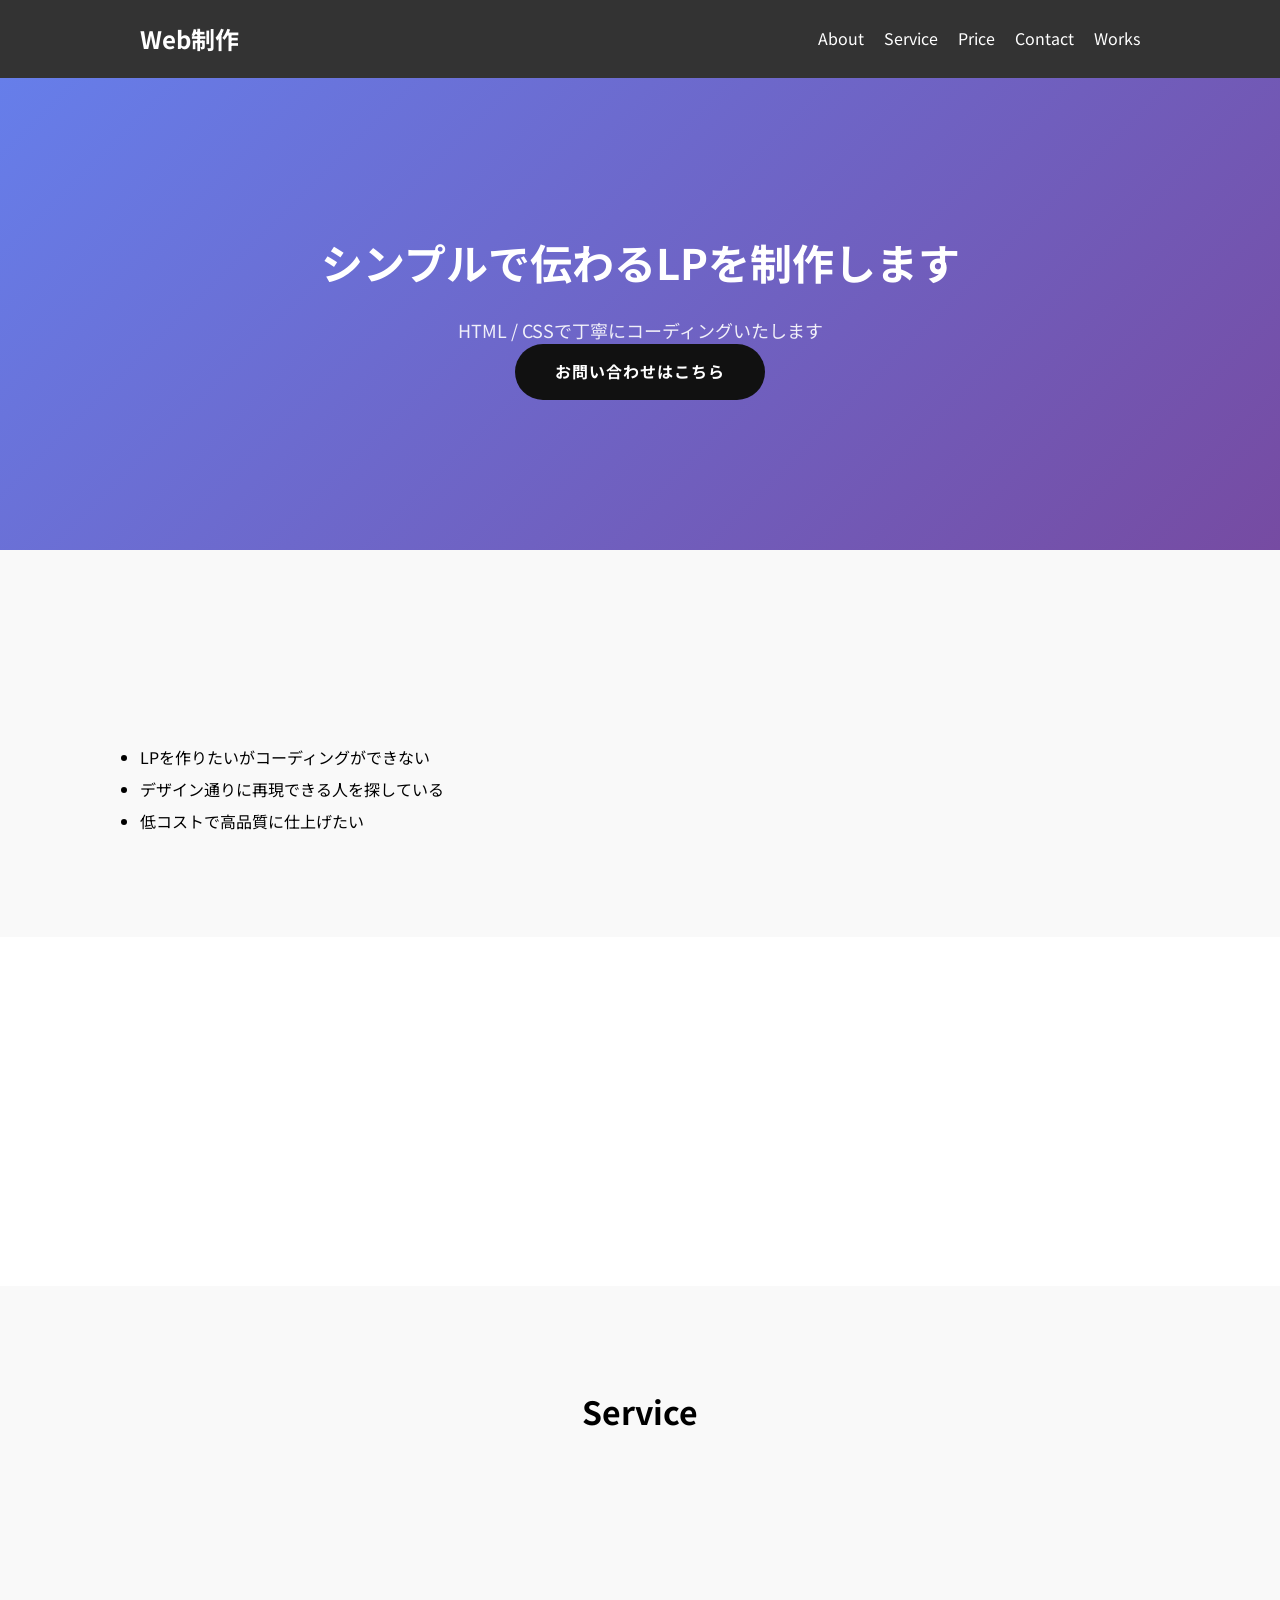
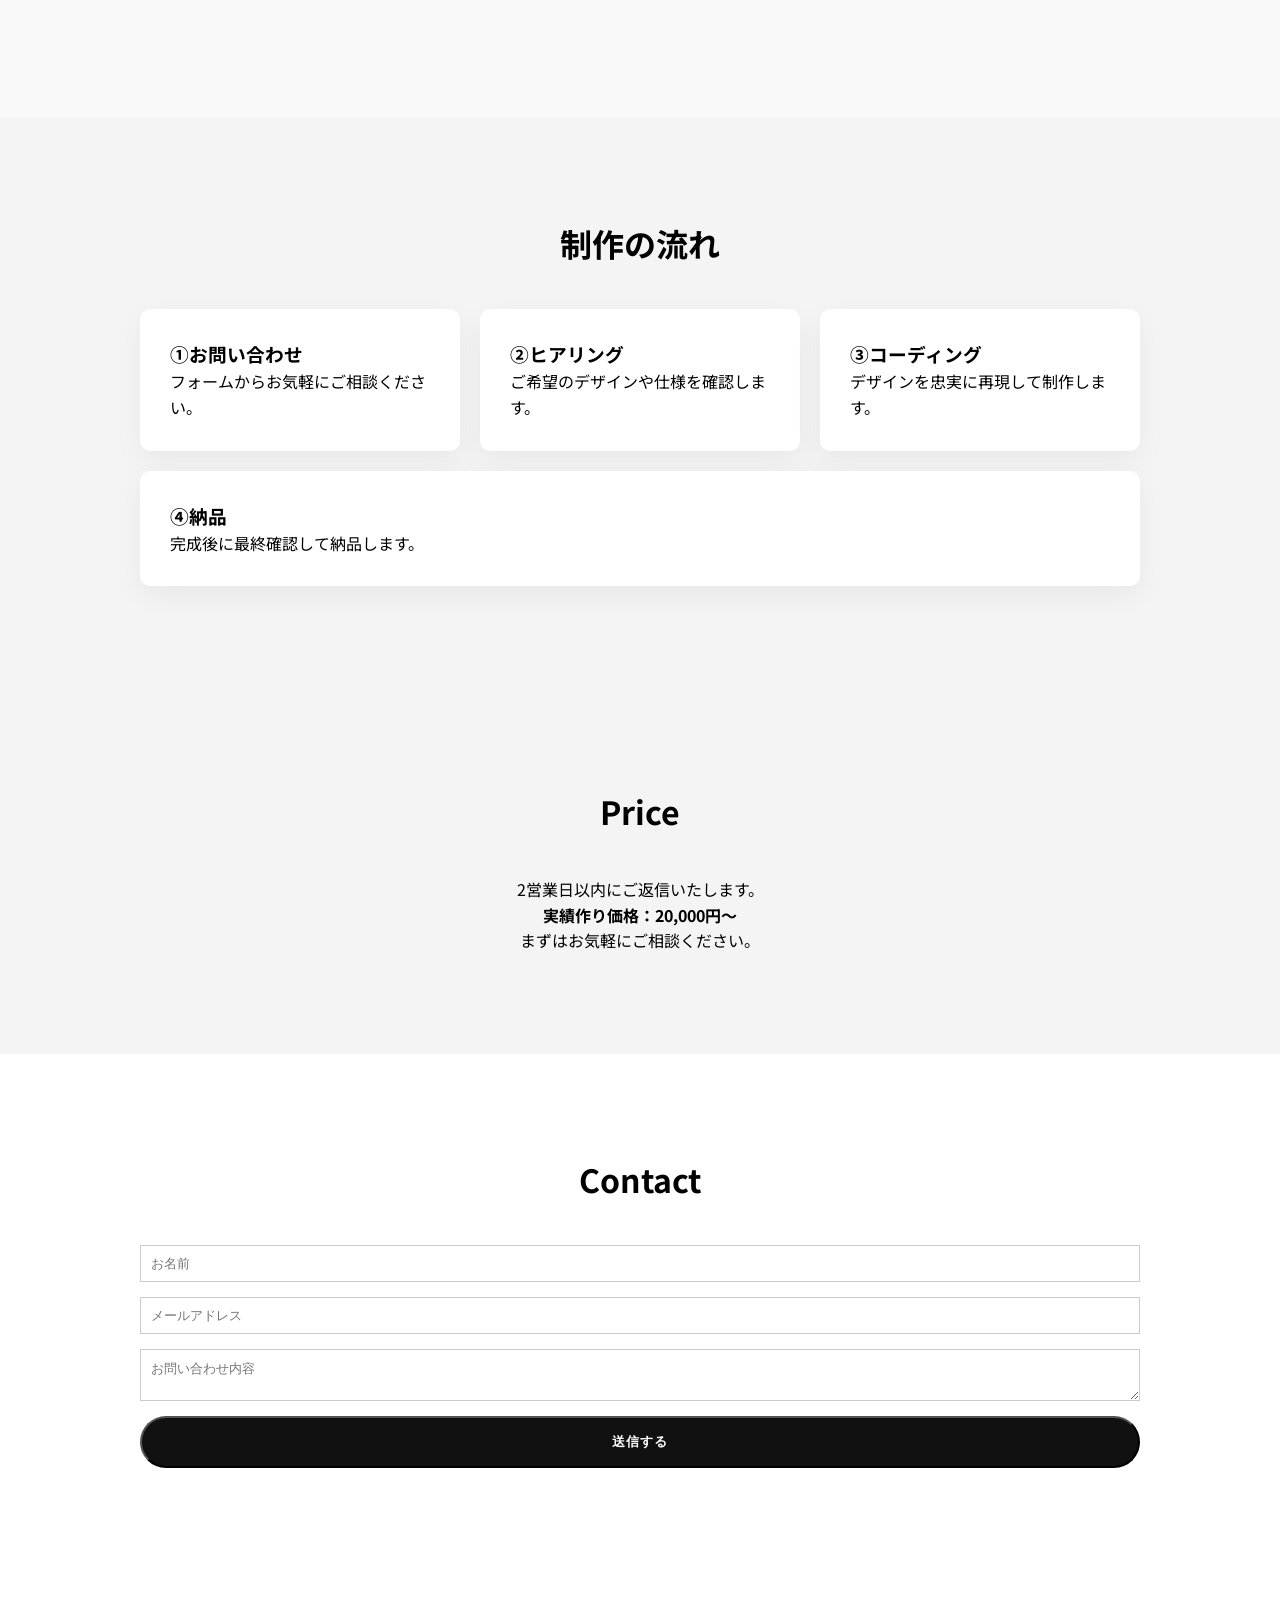
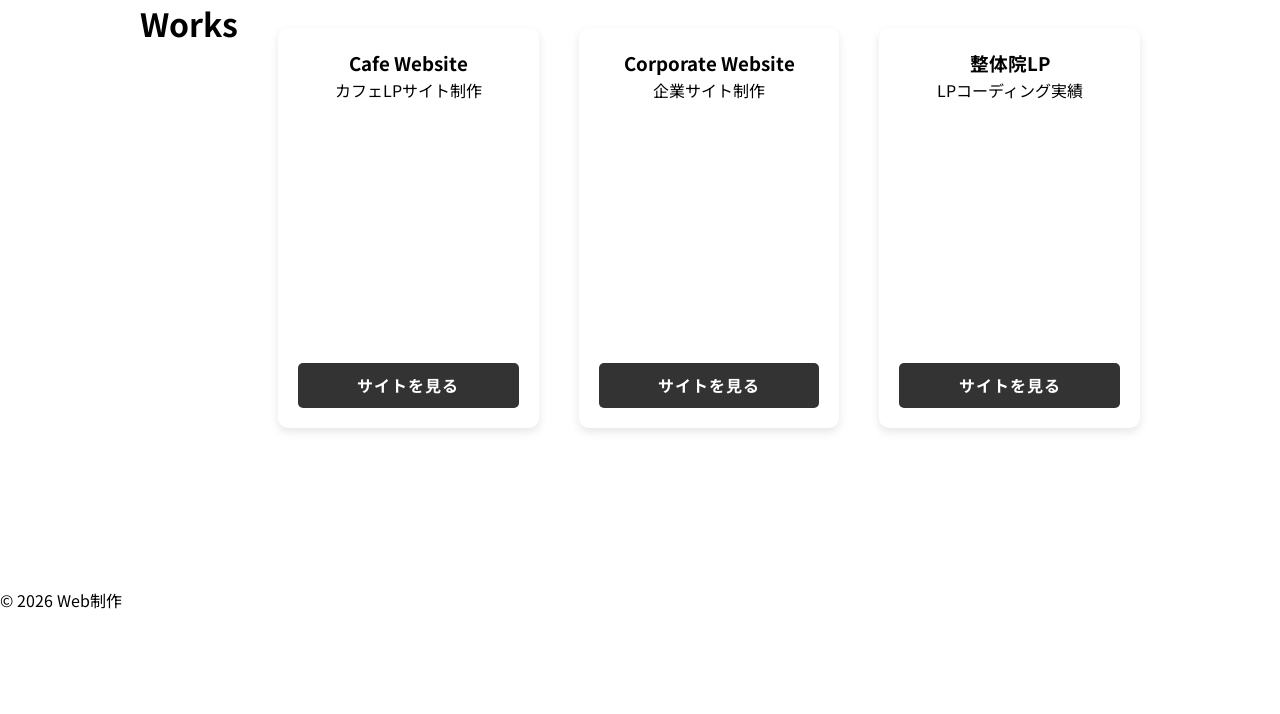
==== index.html @ 918dfc2d "Add files via upload" ====
<!DOCTYPE html>
<html lang="ja">
<head>
  <meta charset="UTF-8">
  <meta name="viewport" content="width=device-width, initial-scale=1.0">
  <title>Web制作サービス</title>

  <link rel="stylesheet" href="https://fonts.googleapis.com/css2?family=Noto+Sans+JP:wght@400;700&display=swap">
<link rel="stylesheet" href="style.css">

</head>

<body>

<header class="header">
  <div class="container">
    <h1 class="logo">Web制作</h1>
    <nav>
      <ul class="nav">
        <li><a href="#about">About</a></li>
        <li><a href="#service">Service</a></li>
        <li><a href="#price">Price</a></li>
        <li><a href="#contact">Contact</a></li>
        <li><a href="#works">Works</a></li>
      </ul>
    </nav>
  </div>
</header>

<section id="about" class="hero">
  <div class="container">
    <h2>シンプルで伝わるLPを制作します</h2>
    <p>HTML / CSSで丁寧にコーディングいたします</p>
    <a href="#contact" class="btn">お問い合わせはこちら</a>
  </div>
</section>

<section class="problem">
  <div class="container">
    <h2 class="fade-up">こんなお悩みありませんか？</h2>
    <ul>
      <li>LPを作りたいがコーディングができない</li>
      <li>デザイン通りに再現できる人を探している</li>
      <li>低コストで高品質に仕上げたい</li>
    </ul>
  </div>
</section>

<section class="solution">
  <div class="container solution-inner">

    <div class="solution-text">
      <h2 class="fade-up">そのお悩み、解決します</h2>
      <p class="fade-up">
        デザインカンプからの忠実な再現、レスポンシブ対応、
        納品後の軽微修正まで丁寧に対応いたします。
      </p>
    </div>

    <div class="solution-image fade-up">
      <img src="https://picsum.photos/600/400" alt="">
    </div>

  </div>
</section>

<section id="service" class="service">
  <div class="container">
    <h2>Service</h2>

    <div class="card-wrapper">

      <div class="card fade-up">
        <h3>コーディング</h3>
        <p>デザインカンプから正確に再現します。</p>
      </div>

      <div class="card fade-up">
        <h3>レスポンシブ対応</h3>
        <p>スマホ・タブレットにも対応します。</p>
      </div>

      <div class="card fade-up">
        <h3>修正対応</h3>
        <p>納品後の軽微な修正も対応可能です。</p>
      </div>

    </div>
  </div>
</section>
<section class="flow">
  <div class="container">

    <h2>制作の流れ</h2>

    <div class="card-wrapper">

      <div class="card">
        <h3>①お問い合わせ</h3>
        <p>フォームからお気軽にご相談ください。</p>
      </div>

      <div class="card">
        <h3>②ヒアリング</h3>
        <p>ご希望のデザインや仕様を確認します。</p>
      </div>

      <div class="card">
        <h3>③コーディング</h3>
        <p>デザインを忠実に再現して制作します。</p>
      </div>

      <div class="card">
        <h3>④納品</h3>
        <p>完成後に最終確認して納品します。</p>
      </div>

    </div>

  </div>
</section>

<section id="price" class="price">
  <div class="container">
    <h2>Price</h2>
    <p>2営業日以内にご返信いたします。</p>
    <p><strong>実績作り価格：20,000円〜</strong></p>
    <p>まずはお気軽にご相談ください。</p>
  </div>
</section>

<section id="contact" class="contact">
  <div class="container">
    <h2>Contact</h2>

    <form>
      <input type="text" placeholder="お名前">
      <input type="email" placeholder="メールアドレス">
      <textarea placeholder="お問い合わせ内容"></textarea>
      <button type="submit" class="btn">送信する</button>
    </form>

  </div>
    <section id="works" class="works">
        <div class="container">
            <h2>Works</h2>

            <div class="work-card">
                <h3>Cafe Website</h3>
                <p>カフェLPサイト制作</p>
                <a href="cafe.html" class="btn">サイトを見る</a>
            </div>

            <div class="work-card">
                <h3>Corporate Website</h3>
                <p>企業サイト制作</p>
                <a href="corporate.html" class="btn">サイトを見る</a>
            </div>

            <div class="work-card">
                <h3>整体院LP</h3>
                <p>LPコーディング実績</p>
                <a href="lp.html" class="btn">サイトを見る</a>
            </div>
        </div>
    </section>


<footer class="footer">
  <p>© 2026 Web制作</p>
</footer>

<script src="script.js"></script>

</body>
</html>
---- style.css ----
/* リセット */
* {
  margin: 0;
  padding: 0;
  box-sizing: border-box;
}

body {
  font-family: 'Noto Sans JP', sans-serif;
  line-height: 1.6;
}

/* 共通 */
.container {
  width: 90%;
  max-width: 1000px;
  margin: 0 auto;
}

section {
  padding: 100px 0;
}
section h2 {
  font-size: 32px;
  margin-bottom: 40px;
  text-align: center;
}
/* ヘッダー */
.header {
  background: #333;
  color: #fff;
  padding: 20px 0;
}

.header .container {
  display: flex;
  justify-content: space-between;
  align-items: center;
}
header {
  position: sticky;
  background: #333;
  top: 0;
  z-index: 1000;
}

.logo {
  font-size: 24px;
}

.nav {
  list-style: none;
  display: flex;
  gap: 20px;
}

.nav a {
  color: #fff;
  text-decoration: none;
}

/* ヒーロー */
.hero {
  text-align: center;
  background: linear-gradient(135deg, #667eea, #764ba2);
  color: #fff;
  padding: 150px 0;
}
.hero h2 {
  font-size: 42px;
  font-weight: 700;
  margin-bottom: 20px;
}

.hero p {
  font-size: 18px;
  opacity: 0.9;
}
/* ボタン */
.btn {
  display: inline-block;
  margin-top: 30px;
  padding: 15px 40px;
  background: #111;
  color: #fff;
  text-decoration: none;
  border-radius: 50px;
  transition: 0.3s;
  cursor: pointer;
}
.btn {
  font-weight: 700;
  letter-spacing: 1px;
}

.btn:hover {
  background: #555;
}
.btn {
  transition: transform 0.2s ease, box-shadow 0.2s ease;
}

.btn:hover {
  transform: translateY(-3px);
  box-shadow: 0 10px 20px rgba(0,0,0,0.2);
}
/* Service */
.card-wrapper {
  display: flex;
  gap: 20px;
  margin-top: 30px;
  flex-wrap: wrap;
}
.card {
  flex: 1 1 300px;
  padding: 30px;
  background: #fff;
  border-radius: 10px;
  box-shadow: 0 10px 30px rgba(0,0,0,0.05);
}

/* Price */
.price {
  background: #f4f4f4;
  text-align: center;
}

/* Contact */
form {
  display: flex;
  flex-direction: column;
  gap: 15px;
}

input,
textarea {
  padding: 10px;
  border: 1px solid #ccc;
}
.problem {
  background: #f9f9f9;
  padding: 100px 0;
}

.problem ul {
  margin-top: 30px;
  line-height: 2;
}
.solution {
  text-align: center;
  padding: 100px 0;
}

.solution p {
  margin-top: 20px;
  font-size: 18px;
}
/* スマホ対応 */
@media (max-width: 768px) {

  .header .container {
    flex-direction: column;
    gap: 10px;
  }

  .nav {
    flex-direction: column;
    align-items: center;
  }

  .card-wrapper {
    flex-direction: column;
  }

  .hero {
    padding: 100px 0;
  }

  .hero h2 {
    font-size: 28px;
  }
  .solution-inner {
  flex-direction: column;
}

}
/* fade up */
.fade-up {
  opacity: 0;
  transform: translateY(40px);
  transition: opacity 1s ease, transform 1s ease;
}

.fade-up.active {
  opacity: 1;
  transform: translateY(0);
}
.solution img {
  width: 100%;
  max-width: 600px;
  margin: 30px auto;
  display: block;
  border-radius: 10px;
}
.solution-inner {
  display: flex;
  align-items: center;
  gap: 40px;
}

.solution-text {
  flex: 1;
}

.solution-image {
  flex: 1;
}

.solution-image img {
  width: 100%;
  border-radius: 10px;
}
.service {
  background: #f9f9f9;
}

.solution {
  background: #ffffff;
}
html {
  scroll-behavior: smooth;
}
.works {
  text-align: center;
  padding: 80px 20px;
}

.work-card {
  background: white;
  padding: 30px;
  margin: 30px auto;
  max-width: 500px;
  border-radius: 10px;
  box-shadow: 0 5px 20px rgba(0,0,0,0.1);
}

.work-card a {
  display: inline-block;
  margin-top: 15px;
  padding: 10px 20px;
  background: #333;
  color: white;
  text-decoration: none;
  border-radius: 5px;
}
.solution-image img {
  width: 100%;
  border-radius: 10px;
  box-shadow: 0 10px 30px rgba(0,0,0,0.1);
}
.work-card img {
  width: 100%;
  border-radius: 10px;
  margin-bottom: 15px;
}
.flow {
  background: #f4f4f4;
}
/* --- ここからスマホ用の魔法 --- */
@media (max-width: 768px) {
  /* 全体の文字サイズを少し調整 */
  body {
    font-size: 15px;
    line-height: 1.6;
  }

  /* ロゴやナビゲーションを縦並びにする（もし重なっていたら） */
  .header .container {
    flex-direction: column;
    text-align: center;
  }

  .nav ul {
    padding: 0;
    display: flex;
    flex-wrap: wrap; /* リンクが多い時に折り返す */
    justify-content: center;
    gap: 10px;
  }

  /* メインビジュアルの余白を調整 */
  .hero {
    padding: 60px 20px;
  }

  .hero h2 {
    font-size: 22px;
  }

  /* 「こんなお悩みありませんか？」のリストを中央に寄せすぎない */
  .problem ul {
    display: inline-block;
    text-align: left;
    padding-left: 20px;
  }

  /* ボタンをスマホで押しやすく大きくする */
  .btn {
    display: block; /* 横幅いっぱいにする */
    width: 100%;
    max-width: 300px;
    margin: 20px auto;
    padding: 15px;
  }
}
/* --- ここまで --- *//* Worksセクションの重なりを物理的に防ぐ設定 */
.works .container {
    display: flex;
    flex-wrap: wrap;       /* 横に並びきらない時は自動で下に送る */
    justify-content: center;
    gap: 40px;            /* カード同士の隙間を広めにとる */
    padding: 50px 0;
    height: auto;         /* 高さを固定しない（重要！） */
}

.work-card {
    background: #fff;
    width: 300px;         /* 横幅を指定 */
    min-height: 400px;    /* 最低限の高さ */
    height: auto;         /* 中身が増えても伸びるようにする */
    padding: 20px;
    border-radius: 15px;
    box-shadow: 0 10px 30px rgba(0,0,0,0.1);
    display: flex;
    flex-direction: column;
    justify-content: space-between; /* ボタンを下に配置 */
}
/* --- ここから下に貼り付け --- */

/* カードの並びを綺麗に整える追加コード */
.works-container {
    display: flex;
    flex-wrap: wrap;
    justify-content: center;
    gap: 30px;
    align-items: stretch; /* カードの高さを一番高いものに合わせる */
}

.work-card {
    display: flex;
    flex-direction: column;
    height: auto; /* 高さを自動調整に任せる */
}

.work-card p {
    flex-grow: 1; /* 説明文の長さに合わせて中身を伸ばす */
    margin-bottom: 20px;
}

.btn {
    margin-top: auto; /* ボタンを常にカードの最下部に固定する */
}
/* --- ここまで --- */
/* --- ここから下に貼り付け --- */

.works-container {
    display: flex;
    flex-wrap: wrap;
    justify-content: center;
    gap: 30px;
    align-items: stretch; /* カードの高さを一番高いものに合わせる */
}

.work-card {
    flex: 1;
    min-width: 300px;
    max-width: 350px;
    display: flex;
    flex-direction: column;
    height: auto;
}

.work-card p {
    flex-grow: 1; /* 説明文の長さに合わせて中身を伸ばす */
    margin-bottom: 25px;
}

.btn {
    margin-top: auto; /* ボタンを常にカードの最下部に固定する */
}

/* スマホ用の調整 */
@media (max-width: 768px) {
    .work-card {
        max-width: 100%;
    }
}
/* --- ここから下に貼り付け --- */

.works-container {
    display: flex;
    flex-wrap: wrap;
    justify-content: center;
    gap: 30px;
    align-items: stretch; /* カードの高さを一番高いものに合わせる */
}

.work-card {
    flex: 1;
    min-width: 300px;
    max-width: 350px;
    display: flex;
    flex-direction: column;
    height: auto;
}

.work-card p {
    flex-grow: 1; /* 説明文の長さに合わせて中身を伸ばす */
    margin-bottom: 25px;
}

.btn {
    margin-top: auto; /* ボタンを常にカードの最下部に固定する */
}

/* スマホ用の調整 */
@media (max-width: 768px) {
    .work-card {
        max-width: 100%;
    }
}
/* --- ここから下に貼り付け --- */

.works-container {
    display: flex;
    flex-wrap: wrap;
    justify-content: center;
    gap: 30px;
    align-items: stretch; /* カードの高さを一番高いものに合わせる */
}

.work-card {
    flex: 1;
    min-width: 300px;
    max-width: 350px;
    display: flex;
    flex-direction: column;
    height: auto;
}

.work-card p {
    flex-grow: 1; /* 説明文の長さに合わせて中身を伸ばす */
    margin-bottom: 25px;
}

.btn {
    margin-top: auto; /* ボタンを常にカードの最下部に固定する */
}

/* スマホ用の調整 */
@media (max-width: 768px) {
    .work-card {
        max-width: 100%;
    }
}
/* --- パソコンで3枚横に並べるための修正 --- */

/* 1. カードを包む親要素の設定 */
.works-container {
    display: flex;         /* 横並びにする */
    flex-wrap: nowrap;     /* ★パソコンでは絶対に折り返さない */
    justify-content: center; /* 中央に寄せる */
    gap: 20px;            /* カード同士の隙間 */
    align-items: stretch;  /* 高さを一番高いものに合わせる */
    max-width: 1200px;     /* 横に広がりすぎないように制限 */
    margin: 0 auto;        /* 中央寄せ */
}

/* 2. カード1枚ずつの設定 */
.work-card {
    flex: 1;               /* ★3つを均等な幅にする */
    min-width: 0;          /* 幅の計算を正しくする */
    display: flex;
    flex-direction: column; /* 中身を縦に並べる */
    padding: 20px;
    background: #fff;
    border-radius: 10px;
    box-shadow: 0 4px 10px rgba(0,0,0,0.1);
}

/* 3. 説明文を伸ばしてボタンを下に揃える */
.work-card p {
    flex-grow: 1;          /* これで説明文が伸びてボタンが下に押し下げられる */
    margin-bottom: 20px;
}

/* 4. ボタンを最下部に固定 */
.work-card .btn {
    margin-top: auto;
}

/* 5. スマホで見た時だけ縦並びに戻す（ここが重要） */
@media (max-width: 768px) {
    .works-container {
        flex-wrap: wrap;   /* スマホでは折り返す */
    }
    .work-card {
        min-width: 280px;  /* スマホでの最小幅 */
        width: 100%;
    }
}
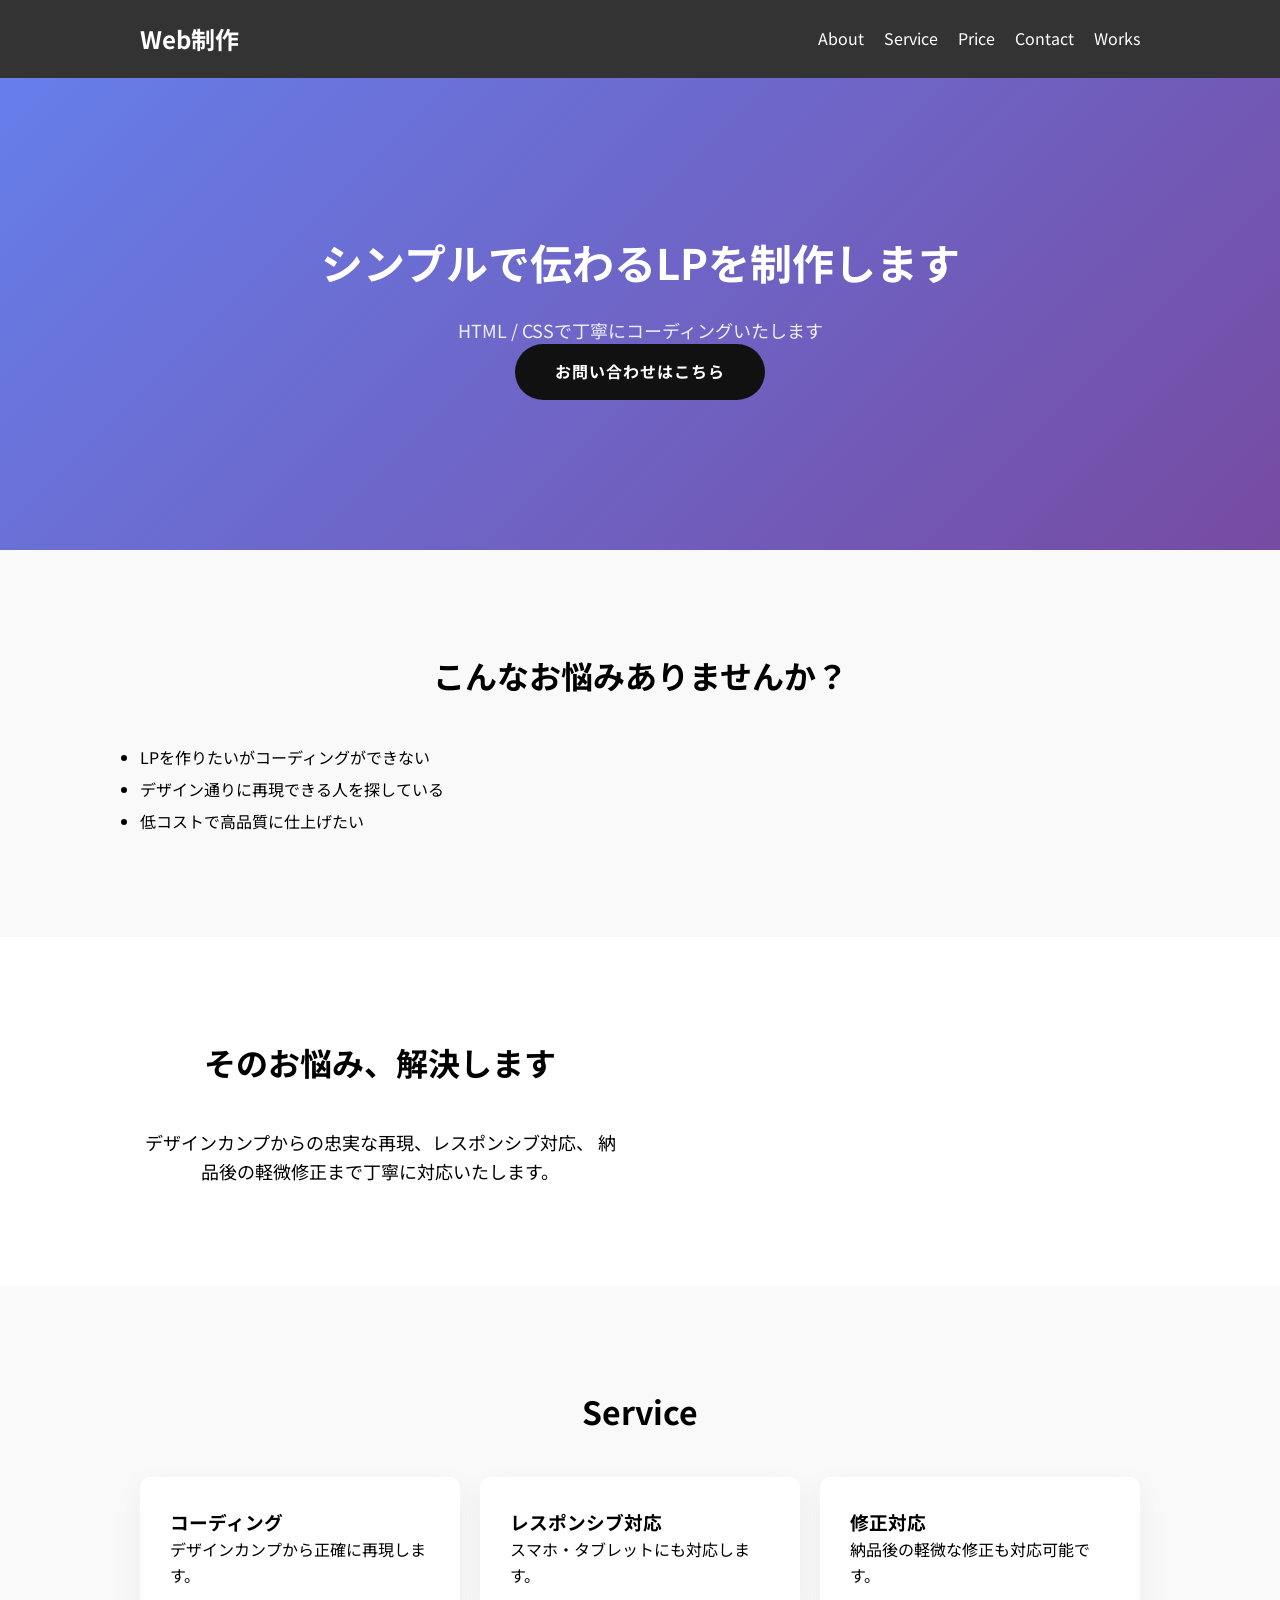
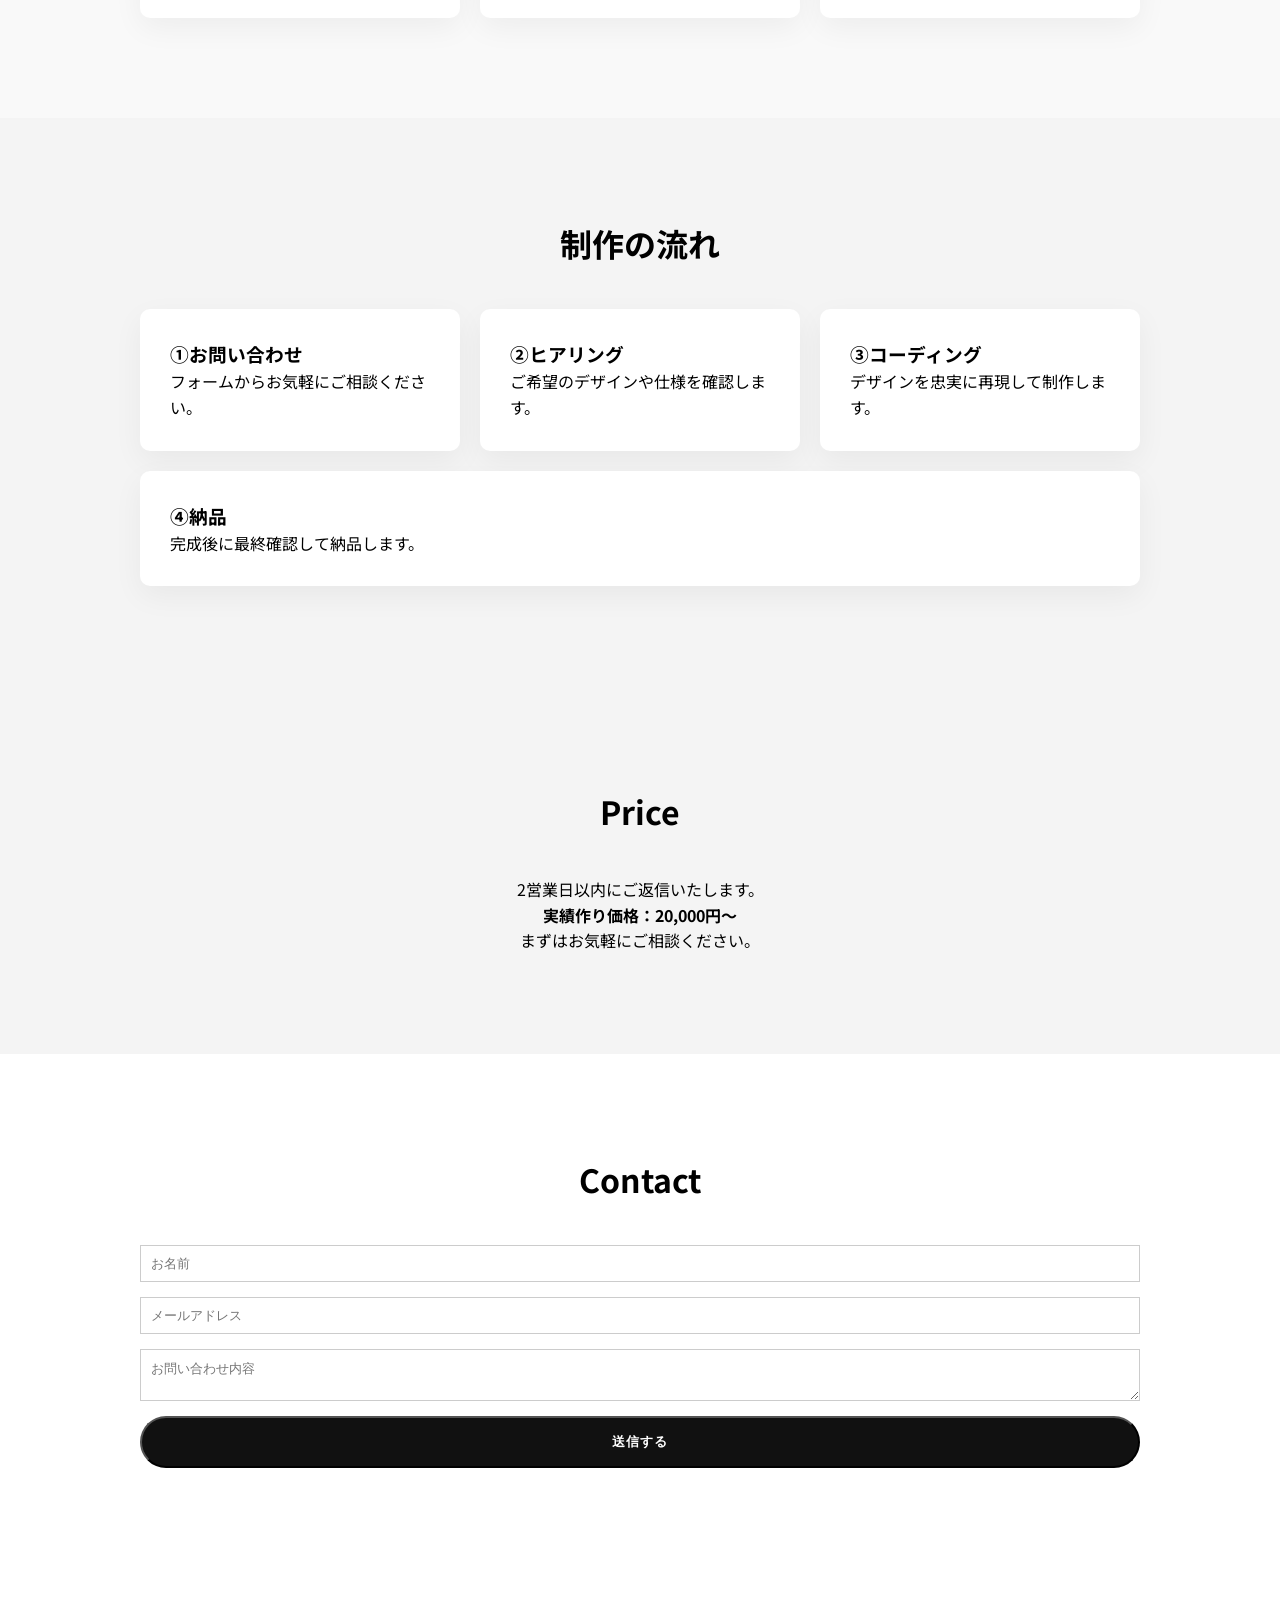
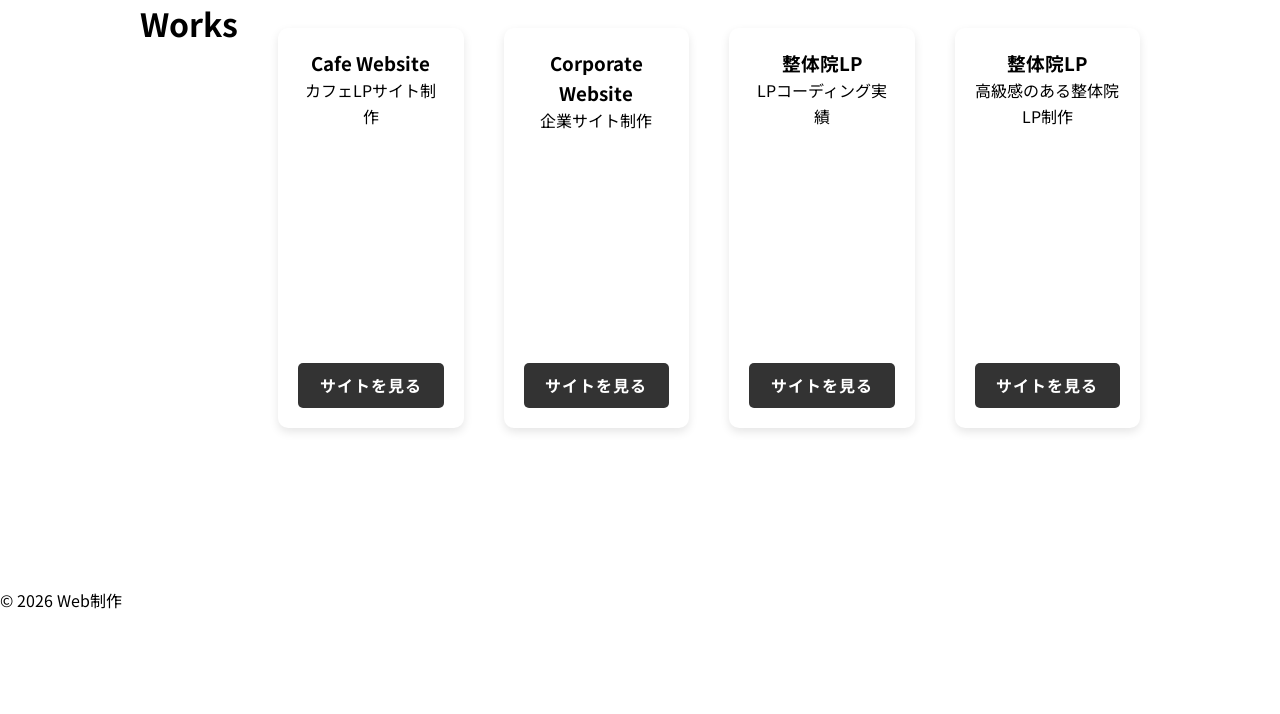
==== commit 07023792: "Update index.html" ====
--- a/index.html
+++ b/index.html
@@ -162,6 +162,12 @@
                 <p>LPコーディング実績</p>
                 <a href="lp.html" class="btn">サイトを見る</a>
             </div>
+<div class="work-card">
+    <h3>整体院LP</h3>
+    <p>高級感のある整体院LP制作</p>
+    <a href="zen-body/index.html" class="btn">サイトを見る</a>
+</div>
+
         </div>
     </section>
 
@@ -173,4 +179,4 @@
 <script src="script.js"></script>
 
 </body>
-</html>+</html>
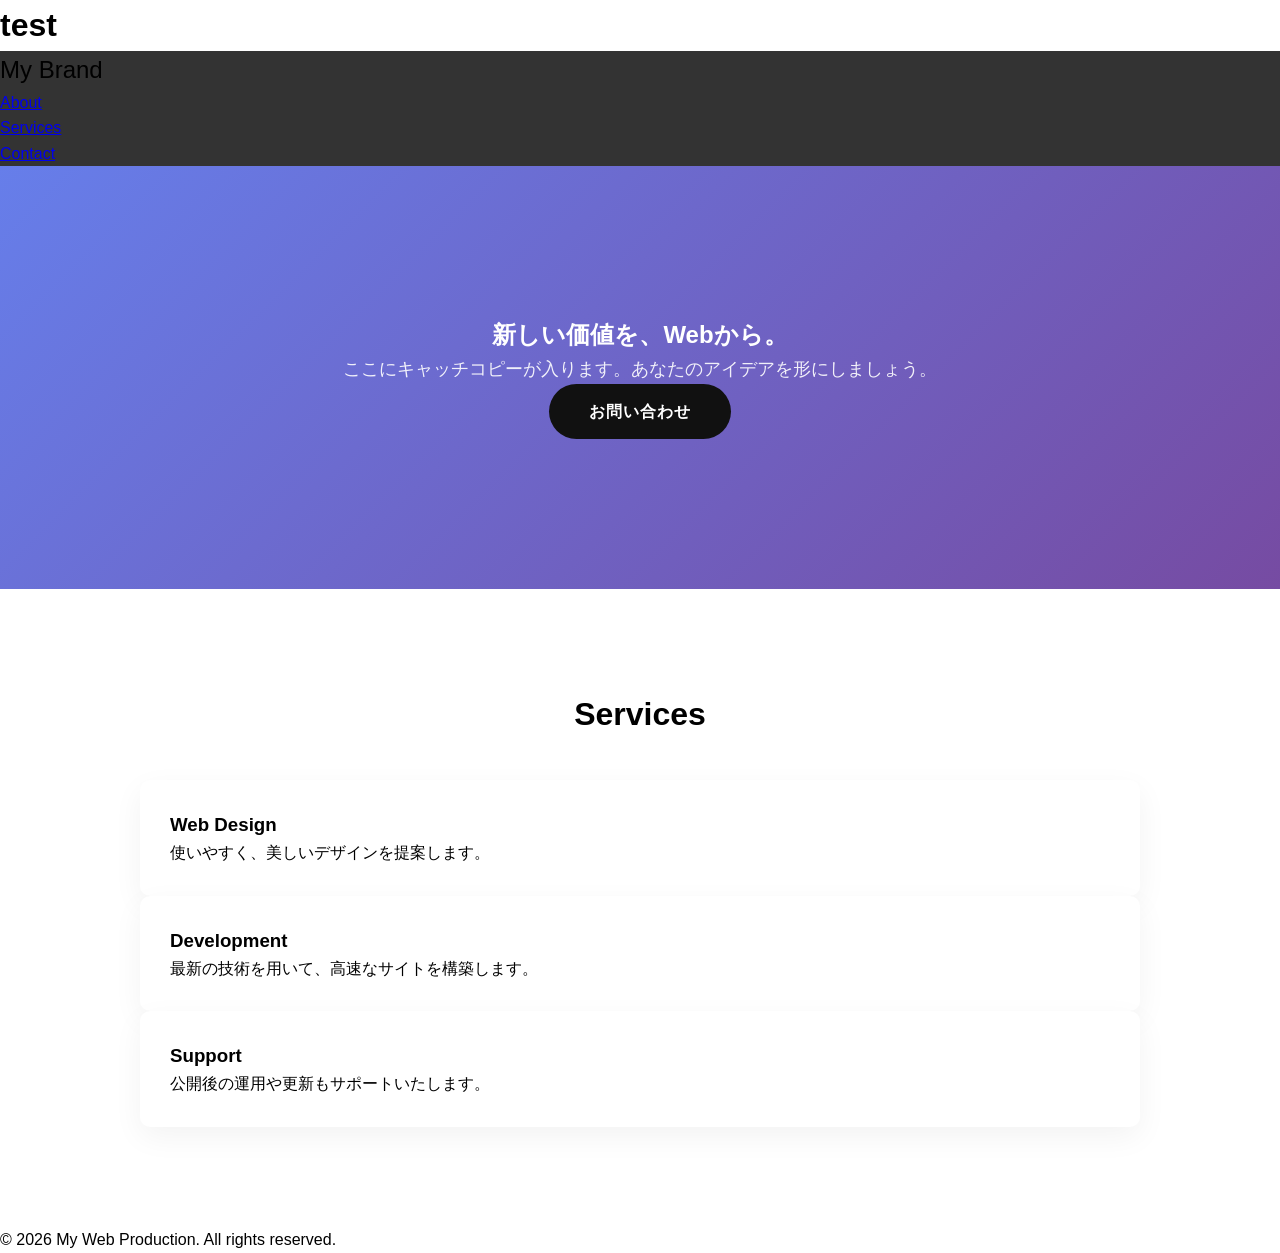
==== commit 9d39f9df: "Add index.html to root" ====
--- a/index.html
+++ b/index.html
@@ -1,182 +1,52 @@
 <!DOCTYPE html>
 <html lang="ja">
 <head>
-  <meta charset="UTF-8">
-  <meta name="viewport" content="width=device-width, initial-scale=1.0">
-  <title>Web制作サービス</title>
+    <meta charset="UTF-8">
+    <meta name="viewport" content="width=device-width, initial-scale=1.0">
+    <title>My New Project</title>
+    <link rel="stylesheet" href="style.css">
+</head>
+<body>
+    <h1>test</h1>
+    <header>
+        <nav>
+            <div class="logo">My Brand</div>
+            <ul>
+                <li><a href="#about">About</a></li>
+                <li><a href="#services">Services</a></li>
+                <li><a href="#contact">Contact</a></li>
+            </ul>
+        </nav>
+    </header>
 
-  <link rel="stylesheet" href="https://fonts.googleapis.com/css2?family=Noto+Sans+JP:wght@400;700&display=swap">
-<link rel="stylesheet" href="style.css">
+    <main>
+        <section class="hero">
+            <h1>新しい価値を、Webから。</h1>
+            <p>ここにキャッチコピーが入ります。あなたのアイデアを形にしましょう。</p>
+            <a href="#" class="btn">お問い合わせ</a>
+        </section>
 
-</head>
+        <section id="services" class="container">
+            <h2>Services</h2>
+            <div class="grid">
+                <div class="card">
+                    <h3>Web Design</h3>
+                    <p>使いやすく、美しいデザインを提案します。</p>
+                </div>
+                <div class="card">
+                    <h3>Development</h3>
+                    <p>最新の技術を用いて、高速なサイトを構築します。</p>
+                </div>
+                <div class="card">
+                    <h3>Support</h3>
+                    <p>公開後の運用や更新もサポートいたします。</p>
+                </div>
+            </div>
+        </section>
+    </main>
 
-<body>
-
-<header class="header">
-  <div class="container">
-    <h1 class="logo">Web制作</h1>
-    <nav>
-      <ul class="nav">
-        <li><a href="#about">About</a></li>
-        <li><a href="#service">Service</a></li>
-        <li><a href="#price">Price</a></li>
-        <li><a href="#contact">Contact</a></li>
-        <li><a href="#works">Works</a></li>
-      </ul>
-    </nav>
-  </div>
-</header>
-
-<section id="about" class="hero">
-  <div class="container">
-    <h2>シンプルで伝わるLPを制作します</h2>
-    <p>HTML / CSSで丁寧にコーディングいたします</p>
-    <a href="#contact" class="btn">お問い合わせはこちら</a>
-  </div>
-</section>
-
-<section class="problem">
-  <div class="container">
-    <h2 class="fade-up">こんなお悩みありませんか？</h2>
-    <ul>
-      <li>LPを作りたいがコーディングができない</li>
-      <li>デザイン通りに再現できる人を探している</li>
-      <li>低コストで高品質に仕上げたい</li>
-    </ul>
-  </div>
-</section>
-
-<section class="solution">
-  <div class="container solution-inner">
-
-    <div class="solution-text">
-      <h2 class="fade-up">そのお悩み、解決します</h2>
-      <p class="fade-up">
-        デザインカンプからの忠実な再現、レスポンシブ対応、
-        納品後の軽微修正まで丁寧に対応いたします。
-      </p>
-    </div>
-
-    <div class="solution-image fade-up">
-      <img src="https://picsum.photos/600/400" alt="">
-    </div>
-
-  </div>
-</section>
-
-<section id="service" class="service">
-  <div class="container">
-    <h2>Service</h2>
-
-    <div class="card-wrapper">
-
-      <div class="card fade-up">
-        <h3>コーディング</h3>
-        <p>デザインカンプから正確に再現します。</p>
-      </div>
-
-      <div class="card fade-up">
-        <h3>レスポンシブ対応</h3>
-        <p>スマホ・タブレットにも対応します。</p>
-      </div>
-
-      <div class="card fade-up">
-        <h3>修正対応</h3>
-        <p>納品後の軽微な修正も対応可能です。</p>
-      </div>
-
-    </div>
-  </div>
-</section>
-<section class="flow">
-  <div class="container">
-
-    <h2>制作の流れ</h2>
-
-    <div class="card-wrapper">
-
-      <div class="card">
-        <h3>①お問い合わせ</h3>
-        <p>フォームからお気軽にご相談ください。</p>
-      </div>
-
-      <div class="card">
-        <h3>②ヒアリング</h3>
-        <p>ご希望のデザインや仕様を確認します。</p>
-      </div>
-
-      <div class="card">
-        <h3>③コーディング</h3>
-        <p>デザインを忠実に再現して制作します。</p>
-      </div>
-
-      <div class="card">
-        <h3>④納品</h3>
-        <p>完成後に最終確認して納品します。</p>
-      </div>
-
-    </div>
-
-  </div>
-</section>
-
-<section id="price" class="price">
-  <div class="container">
-    <h2>Price</h2>
-    <p>2営業日以内にご返信いたします。</p>
-    <p><strong>実績作り価格：20,000円〜</strong></p>
-    <p>まずはお気軽にご相談ください。</p>
-  </div>
-</section>
-
-<section id="contact" class="contact">
-  <div class="container">
-    <h2>Contact</h2>
-
-    <form>
-      <input type="text" placeholder="お名前">
-      <input type="email" placeholder="メールアドレス">
-      <textarea placeholder="お問い合わせ内容"></textarea>
-      <button type="submit" class="btn">送信する</button>
-    </form>
-
-  </div>
-    <section id="works" class="works">
-        <div class="container">
-            <h2>Works</h2>
-
-            <div class="work-card">
-                <h3>Cafe Website</h3>
-                <p>カフェLPサイト制作</p>
-                <a href="cafe.html" class="btn">サイトを見る</a>
-            </div>
-
-            <div class="work-card">
-                <h3>Corporate Website</h3>
-                <p>企業サイト制作</p>
-                <a href="corporate.html" class="btn">サイトを見る</a>
-            </div>
-
-            <div class="work-card">
-                <h3>整体院LP</h3>
-                <p>LPコーディング実績</p>
-                <a href="lp.html" class="btn">サイトを見る</a>
-            </div>
-<div class="work-card">
-    <h3>整体院LP</h3>
-    <p>高級感のある整体院LP制作</p>
-    <a href="zen-body/index.html" class="btn">サイトを見る</a>
-</div>
-
-        </div>
-    </section>
-
-
-<footer class="footer">
-  <p>© 2026 Web制作</p>
-</footer>
-
-<script src="script.js"></script>
-
+    <footer>
+        <p>&copy; 2026 My Web Production. All rights reserved.</p>
+    </footer>
 </body>
 </html>
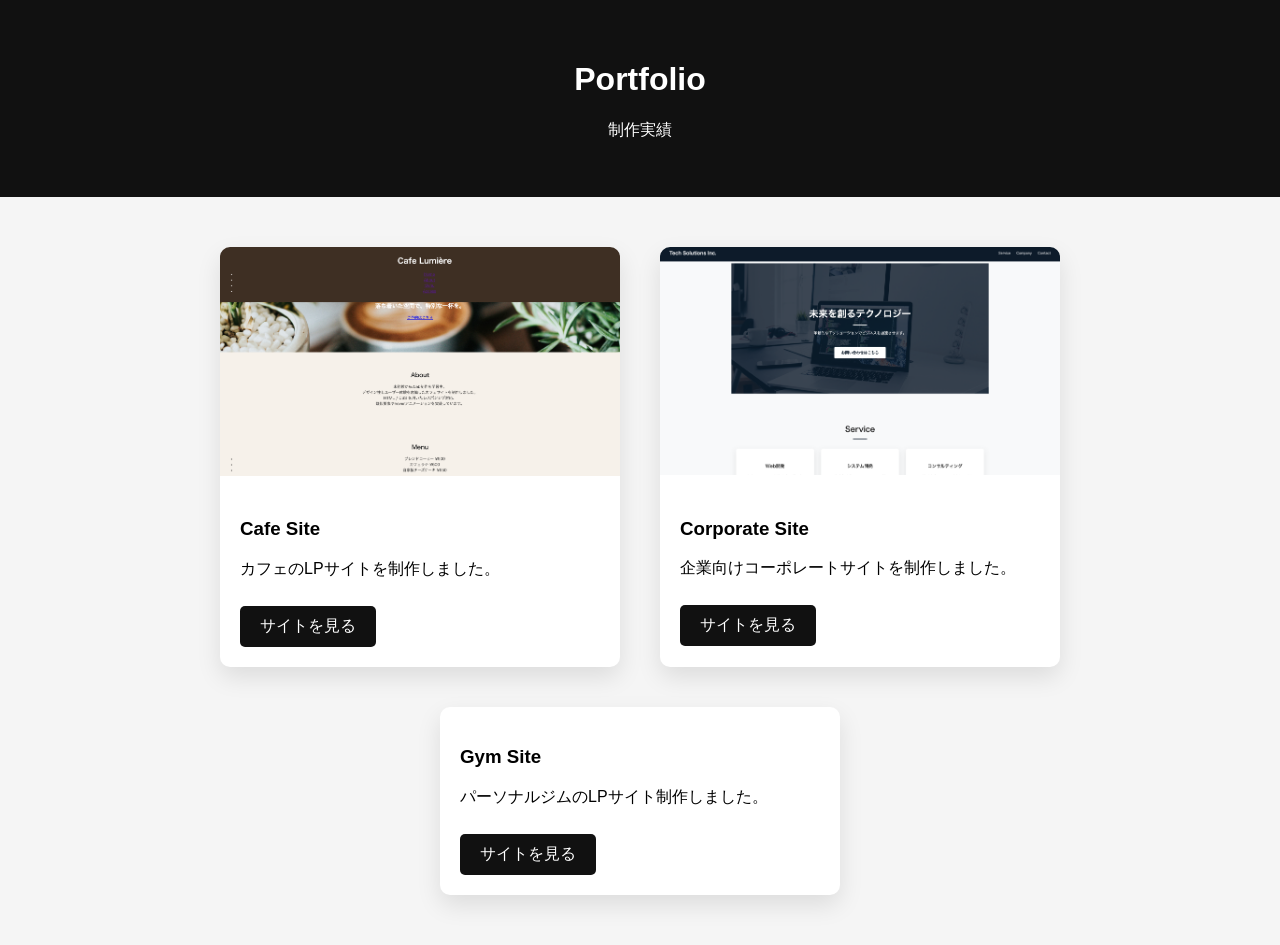
==== commit 277aca4f: "Fix: use correct portfolio index" ====
--- a/index.html
+++ b/index.html
@@ -1,52 +1,100 @@
 <!DOCTYPE html>
 <html lang="ja">
 <head>
-    <meta charset="UTF-8">
-    <meta name="viewport" content="width=device-width, initial-scale=1.0">
-    <title>My New Project</title>
-    <link rel="stylesheet" href="style.css">
+<meta charset="UTF-8">
+<meta name="viewport" content="width=device-width, initial-scale=1.0">
+<title>Portfolio</title>
+
+<style>
+
+body{
+  margin:0;
+  font-family:sans-serif;
+  background:#f5f5f5;
+}
+
+/* ヘッダー */
+header{
+  background:#111;
+  color:white;
+  text-align:center;
+  padding:40px 20px;
+}
+
+/* 作品エリア */
+.works{
+  max-width:1000px;
+  margin:50px auto;
+  display:flex;
+  gap:40px;
+  flex-wrap:wrap;
+  justify-content:center;
+}
+
+.work{
+  width:400px;
+  background:white;
+  border-radius:10px;
+  overflow:hidden;
+  box-shadow:0 10px 25px rgba(0,0,0,0.1);
+}
+
+.work img{
+  width:100%;
+}
+
+.work-content{
+  padding:20px;
+}
+
+.work a{
+  display:inline-block;
+  margin-top:10px;
+  text-decoration:none;
+  background:#111;
+  color:white;
+  padding:10px 20px;
+  border-radius:5px;
+}
+
+</style>
 </head>
+
 <body>
-    <h1>test</h1>
-    <header>
-        <nav>
-            <div class="logo">My Brand</div>
-            <ul>
-                <li><a href="#about">About</a></li>
-                <li><a href="#services">Services</a></li>
-                <li><a href="#contact">Contact</a></li>
-            </ul>
-        </nav>
-    </header>
 
-    <main>
-        <section class="hero">
-            <h1>新しい価値を、Webから。</h1>
-            <p>ここにキャッチコピーが入ります。あなたのアイデアを形にしましょう。</p>
-            <a href="#" class="btn">お問い合わせ</a>
-        </section>
+<header>
+<h1>Portfolio</h1>
+<p>制作実績</p>
+</header>
 
-        <section id="services" class="container">
-            <h2>Services</h2>
-            <div class="grid">
-                <div class="card">
-                    <h3>Web Design</h3>
-                    <p>使いやすく、美しいデザインを提案します。</p>
-                </div>
-                <div class="card">
-                    <h3>Development</h3>
-                    <p>最新の技術を用いて、高速なサイトを構築します。</p>
-                </div>
-                <div class="card">
-                    <h3>Support</h3>
-                    <p>公開後の運用や更新もサポートいたします。</p>
-                </div>
-            </div>
-        </section>
-    </main>
+<section class="works">
 
-    <footer>
-        <p>&copy; 2026 My Web Production. All rights reserved.</p>
-    </footer>
+<div class="work">
+<img src="cafe.png">
+<div class="work-content">
+<h3>Cafe Site</h3>
+<p>カフェのLPサイトを制作しました。</p>
+<a href="cafe.html">サイトを見る</a>
+</div>
+</div>
+
+<div class="work">
+<img src="corporate.png">
+<div class="work-content">
+<h3>Corporate Site</h3>
+<p>企業向けコーポレートサイトを制作しました。</p>
+<a href="corporate.html">サイトを見る</a>
+</div>
+</div>
+<div class="work">
+  <div class="work-content">
+    <h3>Gym Site</h3>
+    <p>パーソナルジムのLPサイト制作しました。</p>
+    <a href="https://yueisye2.github.io/gym-site/">サイトを見る</a>
+  </div>
+</div>
+
+</section>
+
 </body>
-</html>
+</html>
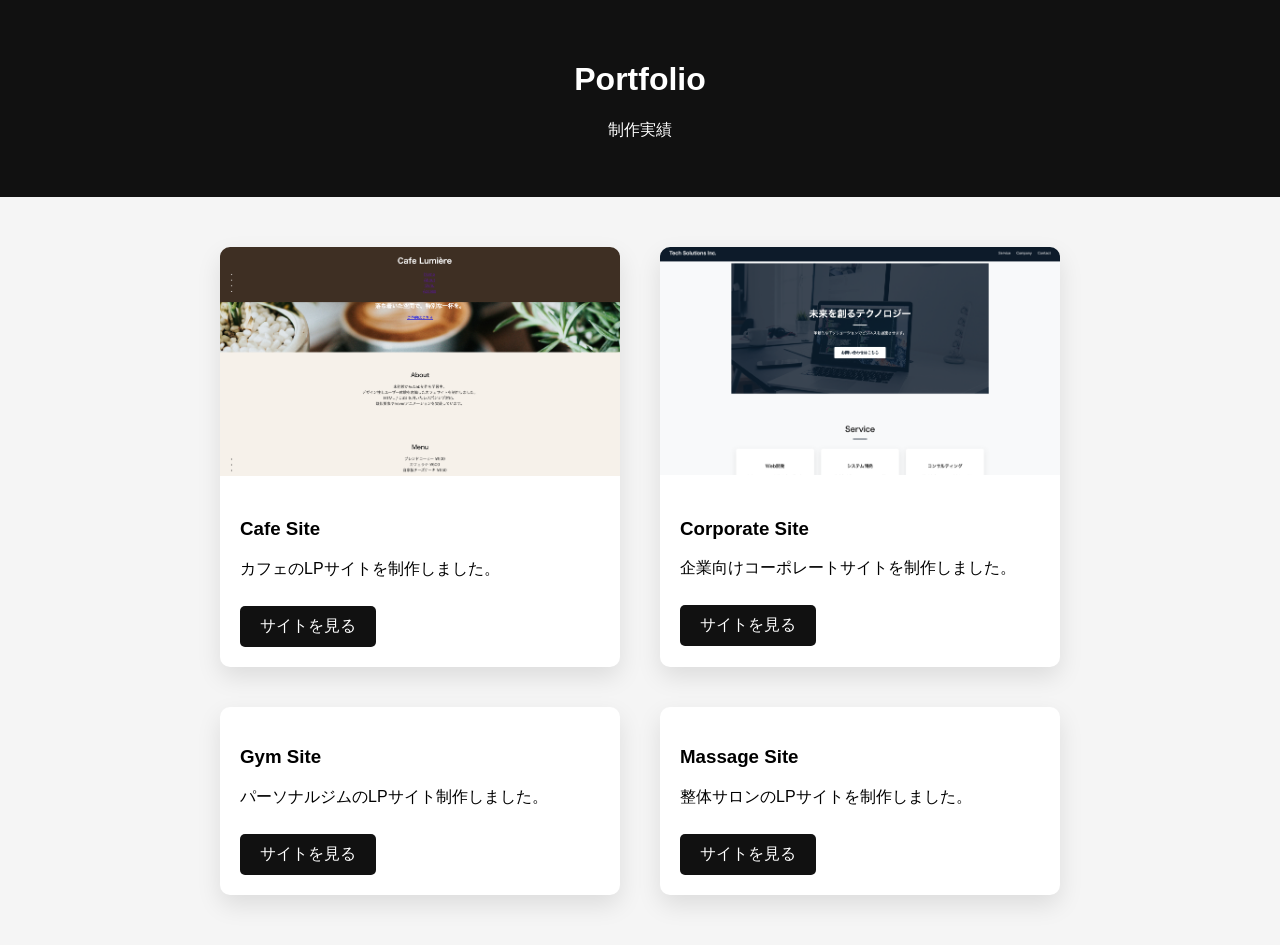
==== commit ededce52: "Add massage site" ====
--- a/index.html
+++ b/index.html
@@ -93,6 +93,13 @@
     <a href="https://yueisye2.github.io/gym-site/">サイトを見る</a>
   </div>
 </div>
+<div class="work">
+  <div class="work-content">
+    <h3>Massage Site</h3>
+    <p>整体サロンのLPサイトを制作しました。</p>
+    <a href="massage/index.html">サイトを見る</a>
+  </div>
+</div>
 
 </section>
 
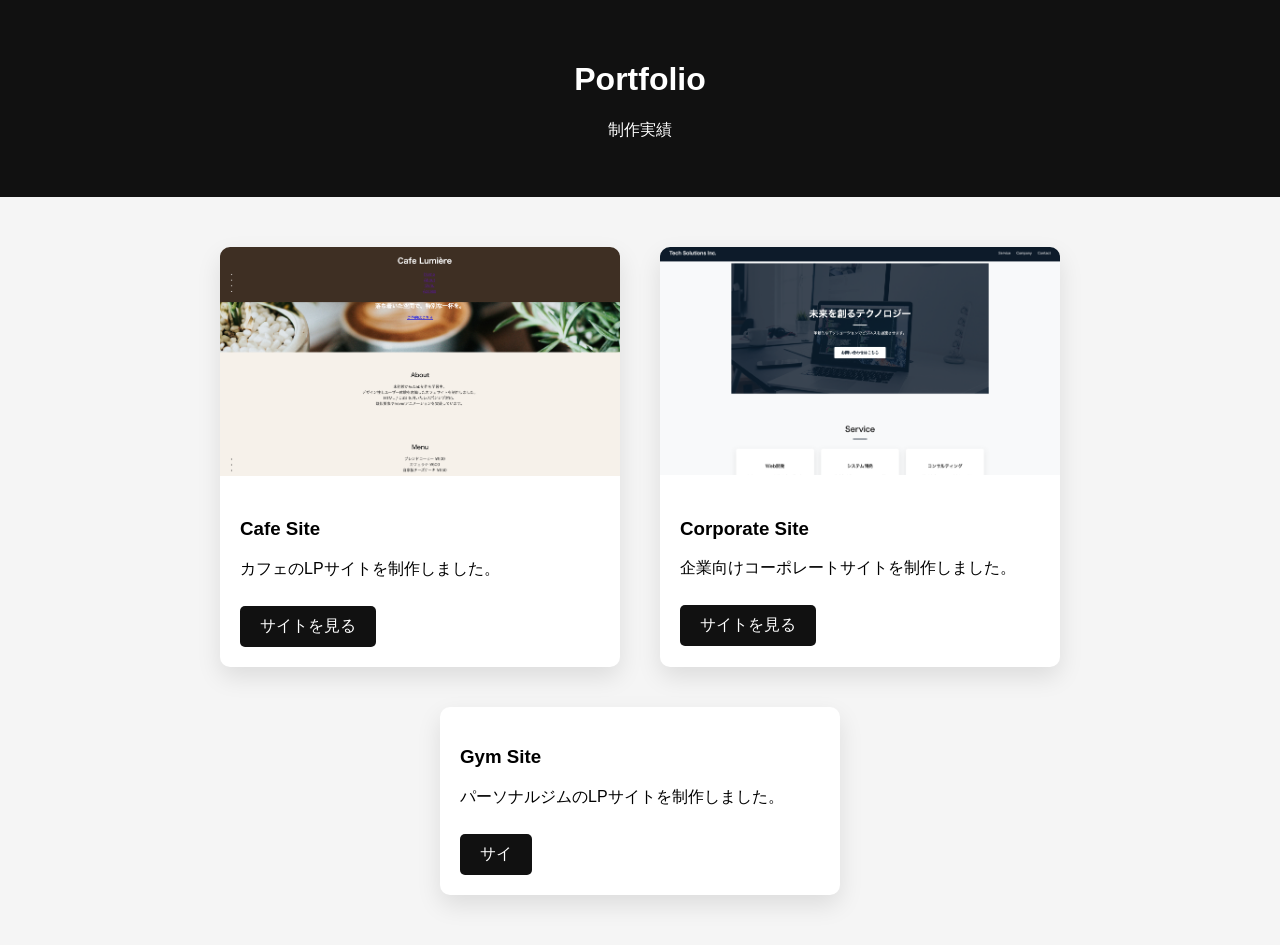
==== commit d9af8361: "Fix all links" ====
--- a/index.html
+++ b/index.html
@@ -4,104 +4,43 @@
 <meta charset="UTF-8">
 <meta name="viewport" content="width=device-width, initial-scale=1.0">
 <title>Portfolio</title>
-
 <style>
-
-body{
-  margin:0;
-  font-family:sans-serif;
-  background:#f5f5f5;
-}
-
-/* ヘッダー */
-header{
-  background:#111;
-  color:white;
-  text-align:center;
-  padding:40px 20px;
-}
-
-/* 作品エリア */
-.works{
-  max-width:1000px;
-  margin:50px auto;
-  display:flex;
-  gap:40px;
-  flex-wrap:wrap;
-  justify-content:center;
-}
-
-.work{
-  width:400px;
-  background:white;
-  border-radius:10px;
-  overflow:hidden;
-  box-shadow:0 10px 25px rgba(0,0,0,0.1);
-}
-
-.work img{
-  width:100%;
-}
-
-.work-content{
-  padding:20px;
-}
-
-.work a{
-  display:inline-block;
-  margin-top:10px;
-  text-decoration:none;
-  background:#111;
-  color:white;
-  padding:10px 20px;
-  border-radius:5px;
-}
-
+body{margin:0;font-family:sans-serif;background:#f5f5f5;}
+header{background:#111;color:white;text-align:center;padding:40px 20px;}
+.works{max-width:1000px;margin:50px auto;display:flex;gap:40px;flex-wrap:wrap;justify-content:center;}
+.work{width:400px;background:white;border-radius:10px;overflow:hidden;box-shadow:0 10px 25px rgba(0,0,0,0.1);}
+.work img{width:100%;}
+.work-content{padding:20px;}
+.work a{display:inline-block;margin-top:10px;text-decoration:none;background:#111;color:white;padding:10px 20px;border-radius:5px;}
 </style>
 </head>
-
 <body>
-
 <header>
 <h1>Portfolio</h1>
 <p>制作実績</p>
 </header>
-
 <section class="works">
 
 <div class="work">
-<img src="cafe.png">
+<img src="portforio-site/cafe.png">
 <div class="work-content">
 <h3>Cafe Site</h3>
 <p>カフェのLPサイトを制作しました。</p>
-<a href="cafe.html">サイトを見る</a>
+<a href="portforio-site/cafe.html">サイトを見る</a>
 </div>
 </div>
 
 <div class="work">
-<img src="corporate.png">
+<img src="portforio-site/corporate.png">
 <div class="work-content">
 <h3>Corporate Site</h3>
 <p>企業向けコーポレートサイトを制作しました。</p>
-<a href="corporate.html">サイトを見る</a>
+<a href="portforio-site/corporate.html">サイトを見る</a>
 </div>
 </div>
+
 <div class="work">
-  <div class="work-content">
-    <h3>Gym Site</h3>
-    <p>パーソナルジムのLPサイト制作しました。</p>
-    <a href="https://yueisye2.github.io/gym-site/">サイトを見る</a>
-  </div>
-</div>
-<div class="work">
-  <div class="work-content">
-    <h3>Massage Site</h3>
-    <p>整体サロンのLPサイトを制作しました。</p>
-    <a href="massage/index.html">サイトを見る</a>
-  </div>
-</div>
-
-</section>
-
-</body>
-</html>+<div class="work-content">
+<h3>Gym Site</h3>
+<p>パーソナルジムのLPサイトを制作しました。</p>
+<a href="portforio-site/gym/index.html">サイ
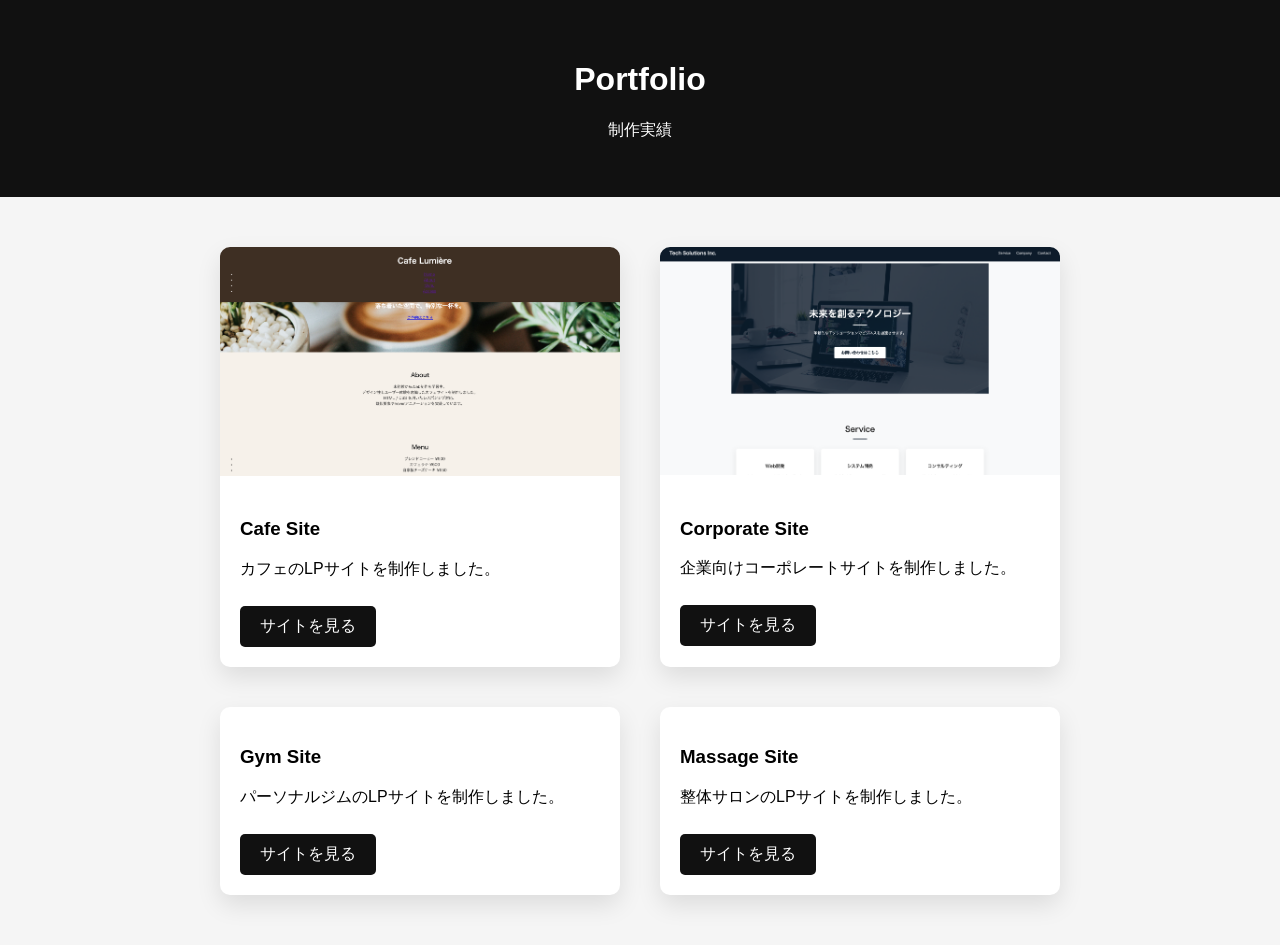
==== commit 11e6b22a: "Fix all links v2" ====
--- a/index.html
+++ b/index.html
@@ -20,7 +20,6 @@
 <p>制作実績</p>
 </header>
 <section class="works">
-
 <div class="work">
 <img src="portforio-site/cafe.png">
 <div class="work-content">
@@ -29,7 +28,6 @@
 <a href="portforio-site/cafe.html">サイトを見る</a>
 </div>
 </div>
-
 <div class="work">
 <img src="portforio-site/corporate.png">
 <div class="work-content">
@@ -38,9 +36,20 @@
 <a href="portforio-site/corporate.html">サイトを見る</a>
 </div>
 </div>
-
 <div class="work">
 <div class="work-content">
 <h3>Gym Site</h3>
 <p>パーソナルジムのLPサイトを制作しました。</p>
-<a href="portforio-site/gym/index.html">サイ
+<a href="portforio-site/gym/index.html">サイトを見る</a>
+</div>
+</div>
+<div class="work">
+<div class="work-content">
+<h3>Massage Site</h3>
+<p>整体サロンのLPサイトを制作しました。</p>
+<a href="portforio-site/massage/index.html">サイトを見る</a>
+</div>
+</div>
+</section>
+</body>
+</html>
